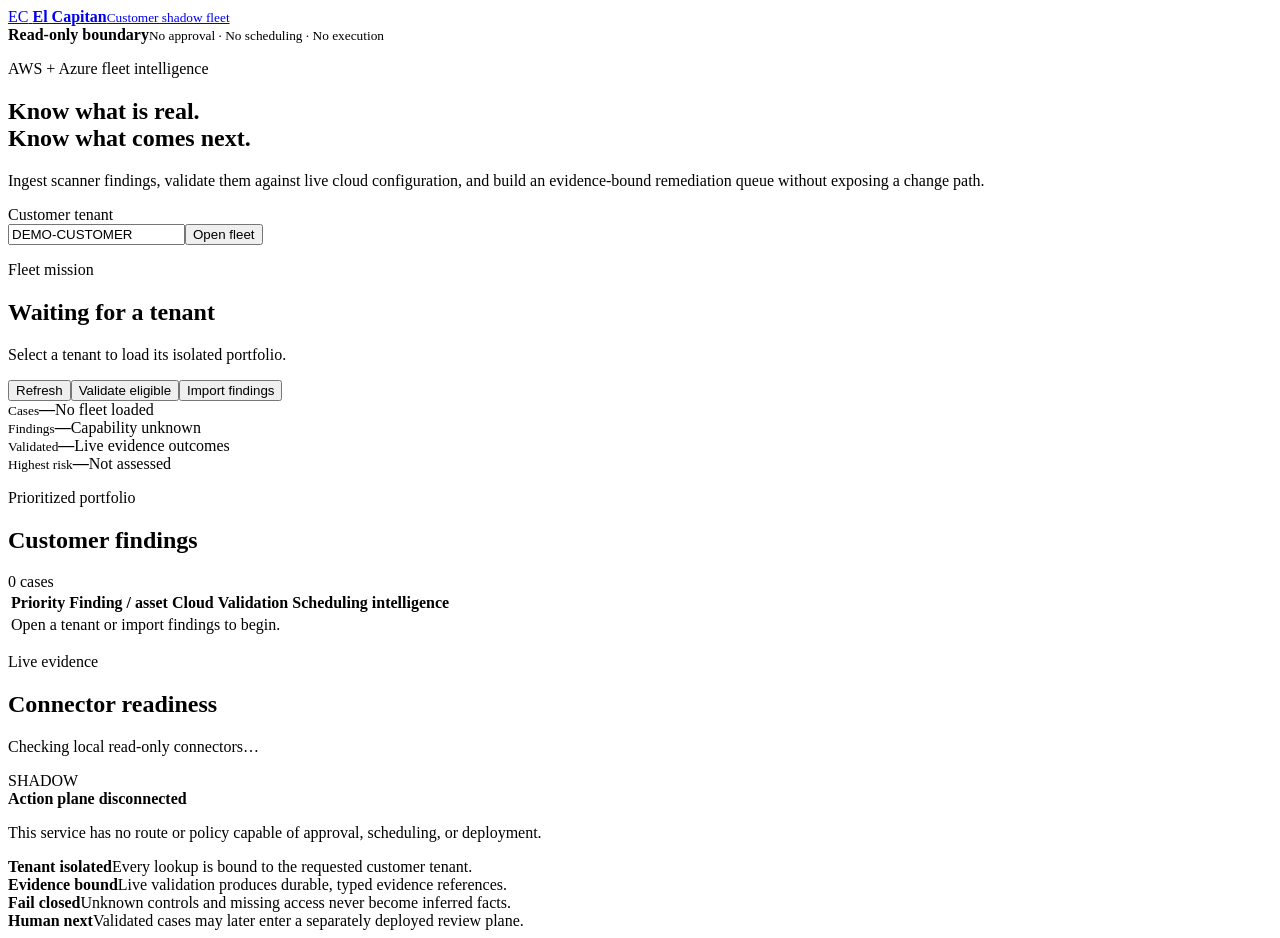
==== src/elcapitan/shadow_web_assets/index.html @ 4272c368 "feat: add authenticated AWS Azure shadow fleet" ====
<!doctype html>
<html lang="en">
<head>
  <meta charset="utf-8">
  <meta name="viewport" content="width=device-width, initial-scale=1">
  <meta name="description" content="El Capitan read-only cloud remediation fleet">
  <title>El Capitan · Shadow Fleet</title>
  <link rel="stylesheet" href="/fleet.css">
</head>
<body>
  <header class="topbar">
    <a class="brand" href="/">
      <span class="brand-mark">EC</span>
      <span><strong>El Capitan</strong><small>Customer shadow fleet</small></span>
    </a>
    <div class="boundary"><i></i><span><strong>Read-only boundary</strong><small>No approval · No scheduling · No execution</small></span></div>
  </header>

  <main>
    <section class="hero">
      <div>
        <p class="eyebrow">AWS + Azure fleet intelligence</p>
        <h1>Know what is real.<br>Know what comes next.</h1>
        <p class="lede">Ingest scanner findings, validate them against live cloud configuration, and build an evidence-bound remediation queue without exposing a change path.</p>
      </div>
      <div class="tenant-control">
        <label for="tenant">Customer tenant</label>
        <div><input id="tenant" maxlength="100" value="DEMO-CUSTOMER" autocomplete="off"><button class="primary" id="load-fleet">Open fleet</button></div>
      </div>
    </section>

    <section class="control-strip">
      <div><p class="section-label">Fleet mission</p><h2 id="mission">Waiting for a tenant</h2><p id="mission-detail">Select a tenant to load its isolated portfolio.</p></div>
      <div class="actions"><button class="ghost" id="refresh">Refresh</button><button class="ghost" id="validate-eligible">Validate eligible</button><button class="primary" id="open-intake">Import findings</button></div>
    </section>

    <section class="metrics" aria-label="Fleet metrics">
      <article><small>Cases</small><strong id="metric-cases">—</strong><span id="metric-states">No fleet loaded</span></article>
      <article><small>Findings</small><strong id="metric-findings">—</strong><span id="metric-supported">Capability unknown</span></article>
      <article><small>Validated</small><strong id="metric-validated">—</strong><span>Live evidence outcomes</span></article>
      <article><small>Highest risk</small><strong id="metric-risk">—</strong><span id="metric-urgency">Not assessed</span></article>
    </section>

    <div class="workspace">
      <section class="card fleet-card">
        <div class="card-heading">
          <div><p class="section-label">Prioritized portfolio</p><h2>Customer findings</h2></div>
          <span class="record-count" id="case-count">0 cases</span>
        </div>
        <div class="table-wrap">
          <table>
            <thead><tr><th>Priority</th><th>Finding / asset</th><th>Cloud</th><th>Validation</th><th>Scheduling intelligence</th><th></th></tr></thead>
            <tbody id="fleet-body"><tr><td colspan="6" class="empty">Open a tenant or import findings to begin.</td></tr></tbody>
          </table>
        </div>
      </section>

      <aside class="card connector-card">
        <div class="card-heading"><div><p class="section-label">Live evidence</p><h2>Connector readiness</h2></div></div>
        <div id="connectors" class="connectors"><p class="empty compact">Checking local read-only connectors…</p></div>
        <div class="guardrail">
          <span>SHADOW</span>
          <div><strong>Action plane disconnected</strong><p>This service has no route or policy capable of approval, scheduling, or deployment.</p></div>
        </div>
      </aside>
    </div>

    <section class="trust-strip">
      <div><strong>Tenant isolated</strong><span>Every lookup is bound to the requested customer tenant.</span></div>
      <div><strong>Evidence bound</strong><span>Live validation produces durable, typed evidence references.</span></div>
      <div><strong>Fail closed</strong><span>Unknown controls and missing access never become inferred facts.</span></div>
      <div><strong>Human next</strong><span>Validated cases may later enter a separately deployed review plane.</span></div>
    </section>
  </main>

  <dialog id="intake-dialog">
    <form id="intake-form">
      <button type="button" class="dialog-close" data-close="intake-dialog" aria-label="Close">×</button>
      <p class="section-label">Finding intake</p>
      <h2>Import AWS or Azure findings</h2>
      <p>Paste OCSF, AWS Security Hub ASFF, an array of findings, or a Security Hub response containing <code>Findings</code>. Provider scope, resource identity, normalization, schema, and priority inputs are checked for the entire batch before anything is written.</p>
      <label class="upload-zone" for="finding-file"><strong>Choose a JSON export</strong><span id="file-label">or paste findings below · maximum 10 MiB / 1,000 findings</span><input id="finding-file" type="file" accept=".json,application/json"></label>
      <label>Finding JSON<textarea id="finding-json" required spellcheck="false" placeholder='[{"class_uid":2004,...}]'></textarea></label>
      <div class="form-grid">
        <label>Asset criticality <input id="asset-criticality" type="number" min="0" max="1" step="0.05" value="0.5"></label>
        <label>Exploit probability <input id="exploit-probability" type="number" min="0" max="1" step="0.05" value="0"></label>
        <label>Service IDs <input id="service-ids" placeholder="payments, identity"></label>
        <label class="check"><input id="reachable" type="checkbox"> Reachable vulnerable path</label>
      </div>
      <div class="dialog-actions"><button type="button" class="ghost" id="load-sample">Load safe sample</button><button class="primary" type="submit">Ingest into shadow fleet</button></div>
    </form>
  </dialog>

  <dialog id="detail-dialog" class="detail-dialog">
    <button type="button" class="dialog-close" data-close="detail-dialog" aria-label="Close">×</button>
    <p class="section-label">Case evidence</p>
    <div id="detail-content"></div>
  </dialog>

  <div class="toast" id="toast" role="status" aria-live="polite"></div>
  <script src="/fleet.js" defer></script>
</body>
</html>
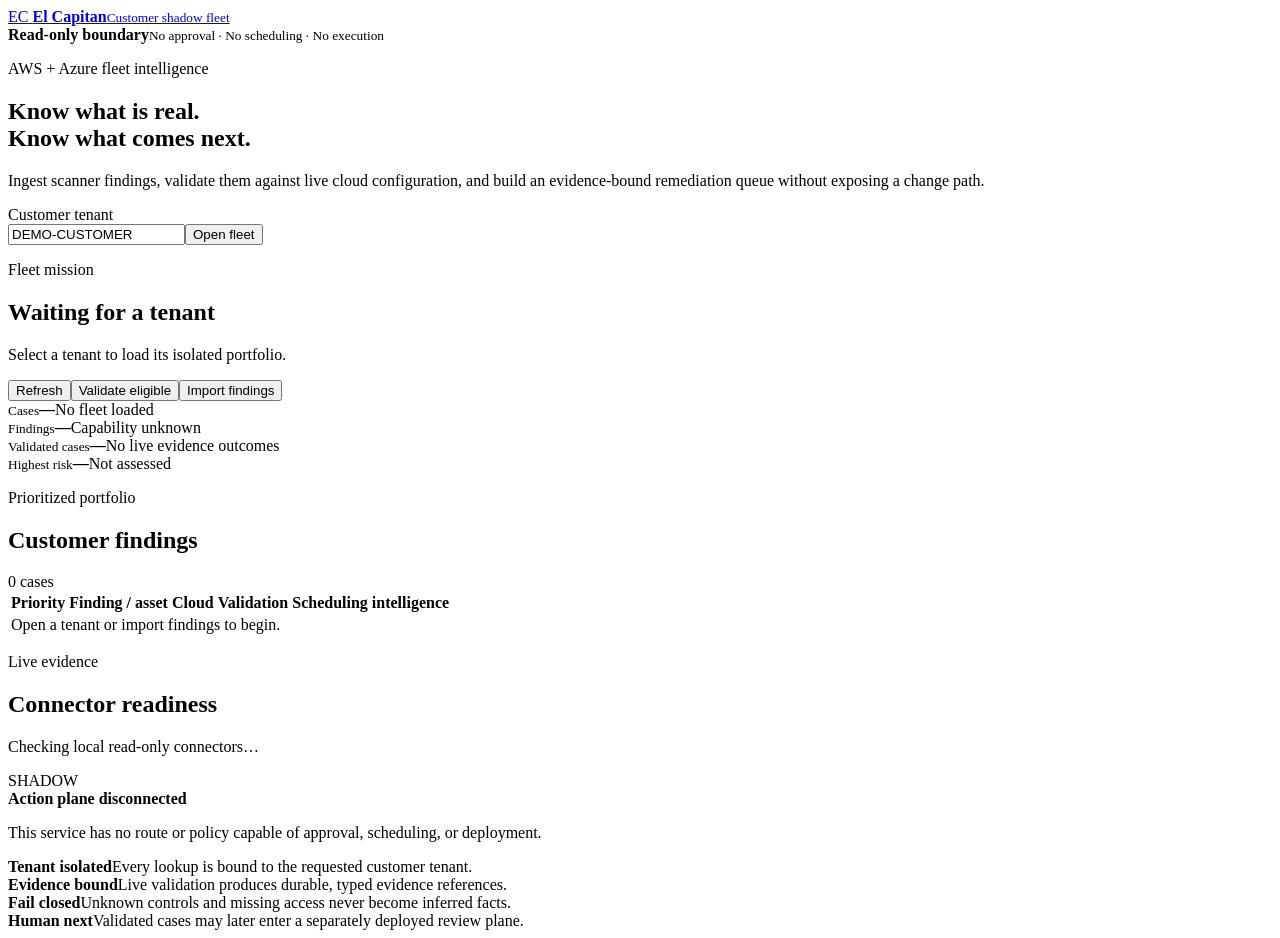
==== commit 983398df: "fix: clarify fleet validation states" ====
--- a/src/elcapitan/shadow_web_assets/index.html
+++ b/src/elcapitan/shadow_web_assets/index.html
@@ -37,7 +37,7 @@
     <section class="metrics" aria-label="Fleet metrics">
       <article><small>Cases</small><strong id="metric-cases">—</strong><span id="metric-states">No fleet loaded</span></article>
       <article><small>Findings</small><strong id="metric-findings">—</strong><span id="metric-supported">Capability unknown</span></article>
-      <article><small>Validated</small><strong id="metric-validated">—</strong><span>Live evidence outcomes</span></article>
+      <article><small>Validated cases</small><strong id="metric-validated">—</strong><span id="metric-validation-detail">No live evidence outcomes</span></article>
       <article><small>Highest risk</small><strong id="metric-risk">—</strong><span id="metric-urgency">Not assessed</span></article>
     </section>
 
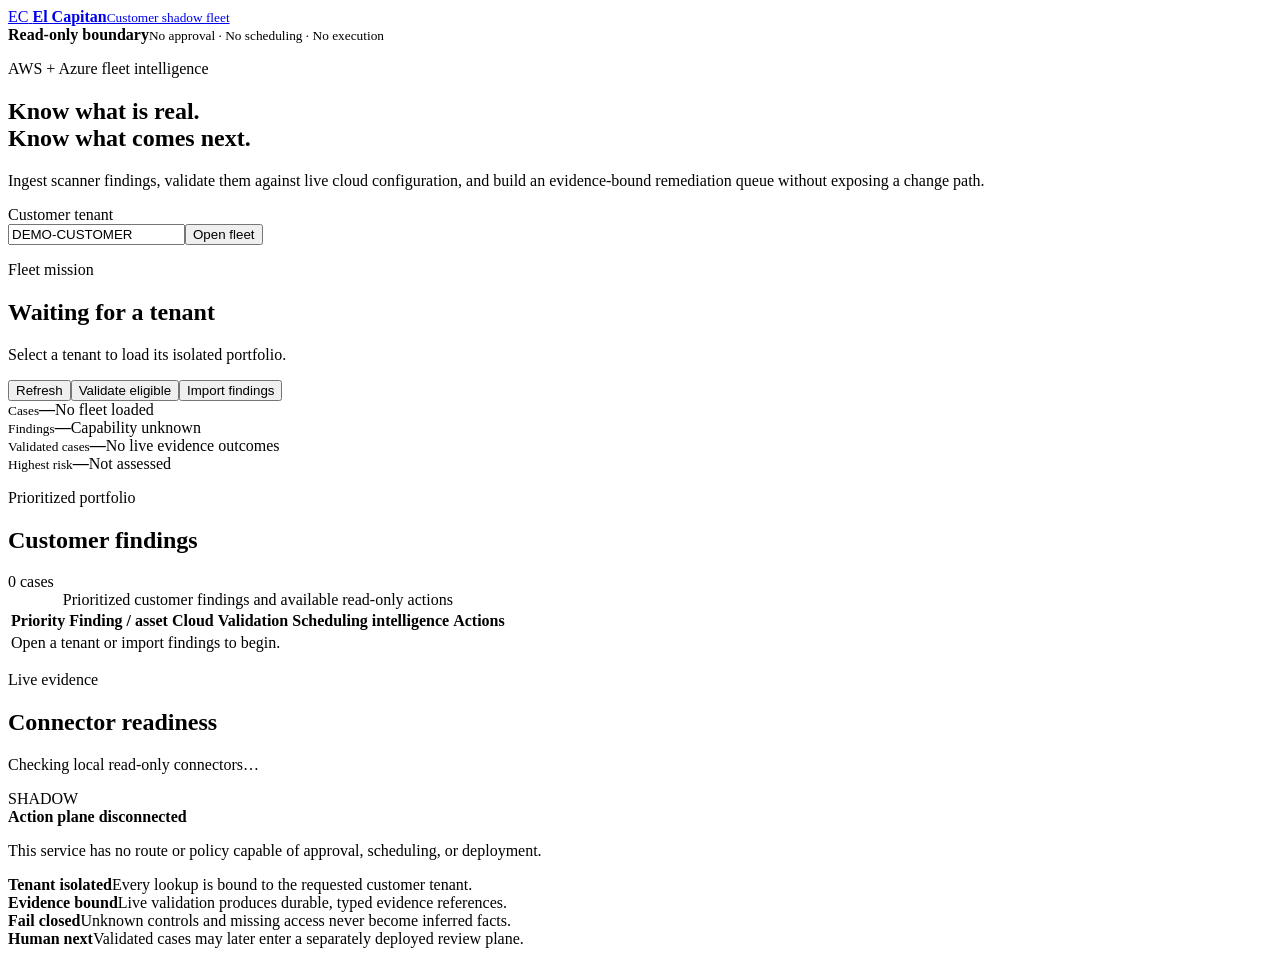
==== commit 76bd802d: "chore(release): verify UI and harden runtime gates" ====
--- a/src/elcapitan/shadow_web_assets/index.html
+++ b/src/elcapitan/shadow_web_assets/index.html
@@ -25,13 +25,13 @@
       </div>
       <div class="tenant-control">
         <label for="tenant">Customer tenant</label>
-        <div><input id="tenant" maxlength="100" value="DEMO-CUSTOMER" autocomplete="off"><button class="primary" id="load-fleet">Open fleet</button></div>
+        <div><input id="tenant" maxlength="100" value="DEMO-CUSTOMER" autocomplete="off"><button type="button" class="primary" id="load-fleet">Open fleet</button></div>
       </div>
     </section>
 
     <section class="control-strip">
       <div><p class="section-label">Fleet mission</p><h2 id="mission">Waiting for a tenant</h2><p id="mission-detail">Select a tenant to load its isolated portfolio.</p></div>
-      <div class="actions"><button class="ghost" id="refresh">Refresh</button><button class="ghost" id="validate-eligible">Validate eligible</button><button class="primary" id="open-intake">Import findings</button></div>
+      <div class="actions"><button type="button" class="ghost" id="refresh">Refresh</button><button type="button" class="ghost" id="validate-eligible">Validate eligible</button><button type="button" class="primary" id="open-intake">Import findings</button></div>
     </section>
 
     <section class="metrics" aria-label="Fleet metrics">
@@ -49,7 +49,8 @@
         </div>
         <div class="table-wrap">
           <table>
-            <thead><tr><th>Priority</th><th>Finding / asset</th><th>Cloud</th><th>Validation</th><th>Scheduling intelligence</th><th></th></tr></thead>
+            <caption class="sr-only">Prioritized customer findings and available read-only actions</caption>
+            <thead><tr><th scope="col">Priority</th><th scope="col">Finding / asset</th><th scope="col">Cloud</th><th scope="col">Validation</th><th scope="col">Scheduling intelligence</th><th scope="col"><span class="sr-only">Actions</span></th></tr></thead>
             <tbody id="fleet-body"><tr><td colspan="6" class="empty">Open a tenant or import findings to begin.</td></tr></tbody>
           </table>
         </div>
@@ -73,12 +74,12 @@
     </section>
   </main>
 
-  <dialog id="intake-dialog">
+  <dialog id="intake-dialog" aria-labelledby="intake-title" aria-describedby="intake-description">
     <form id="intake-form">
       <button type="button" class="dialog-close" data-close="intake-dialog" aria-label="Close">×</button>
       <p class="section-label">Finding intake</p>
-      <h2>Import AWS or Azure findings</h2>
-      <p>Paste OCSF, AWS Security Hub ASFF, an array of findings, or a Security Hub response containing <code>Findings</code>. Provider scope, resource identity, normalization, schema, and priority inputs are checked for the entire batch before anything is written.</p>
+      <h2 id="intake-title">Import AWS or Azure findings</h2>
+      <p id="intake-description">Paste OCSF, AWS Security Hub ASFF, an array of findings, or a Security Hub response containing <code>Findings</code>. Provider scope, resource identity, normalization, schema, and priority inputs are checked for the entire batch before anything is written.</p>
       <label class="upload-zone" for="finding-file"><strong>Choose a JSON export</strong><span id="file-label">or paste findings below · maximum 10 MiB / 1,000 findings</span><input id="finding-file" type="file" accept=".json,application/json"></label>
       <label>Finding JSON<textarea id="finding-json" required spellcheck="false" placeholder='[{"class_uid":2004,...}]'></textarea></label>
       <div class="form-grid">
@@ -91,7 +92,7 @@
     </form>
   </dialog>
 
-  <dialog id="detail-dialog" class="detail-dialog">
+  <dialog id="detail-dialog" class="detail-dialog" aria-labelledby="detail-title">
     <button type="button" class="dialog-close" data-close="detail-dialog" aria-label="Close">×</button>
     <p class="section-label">Case evidence</p>
     <div id="detail-content"></div>
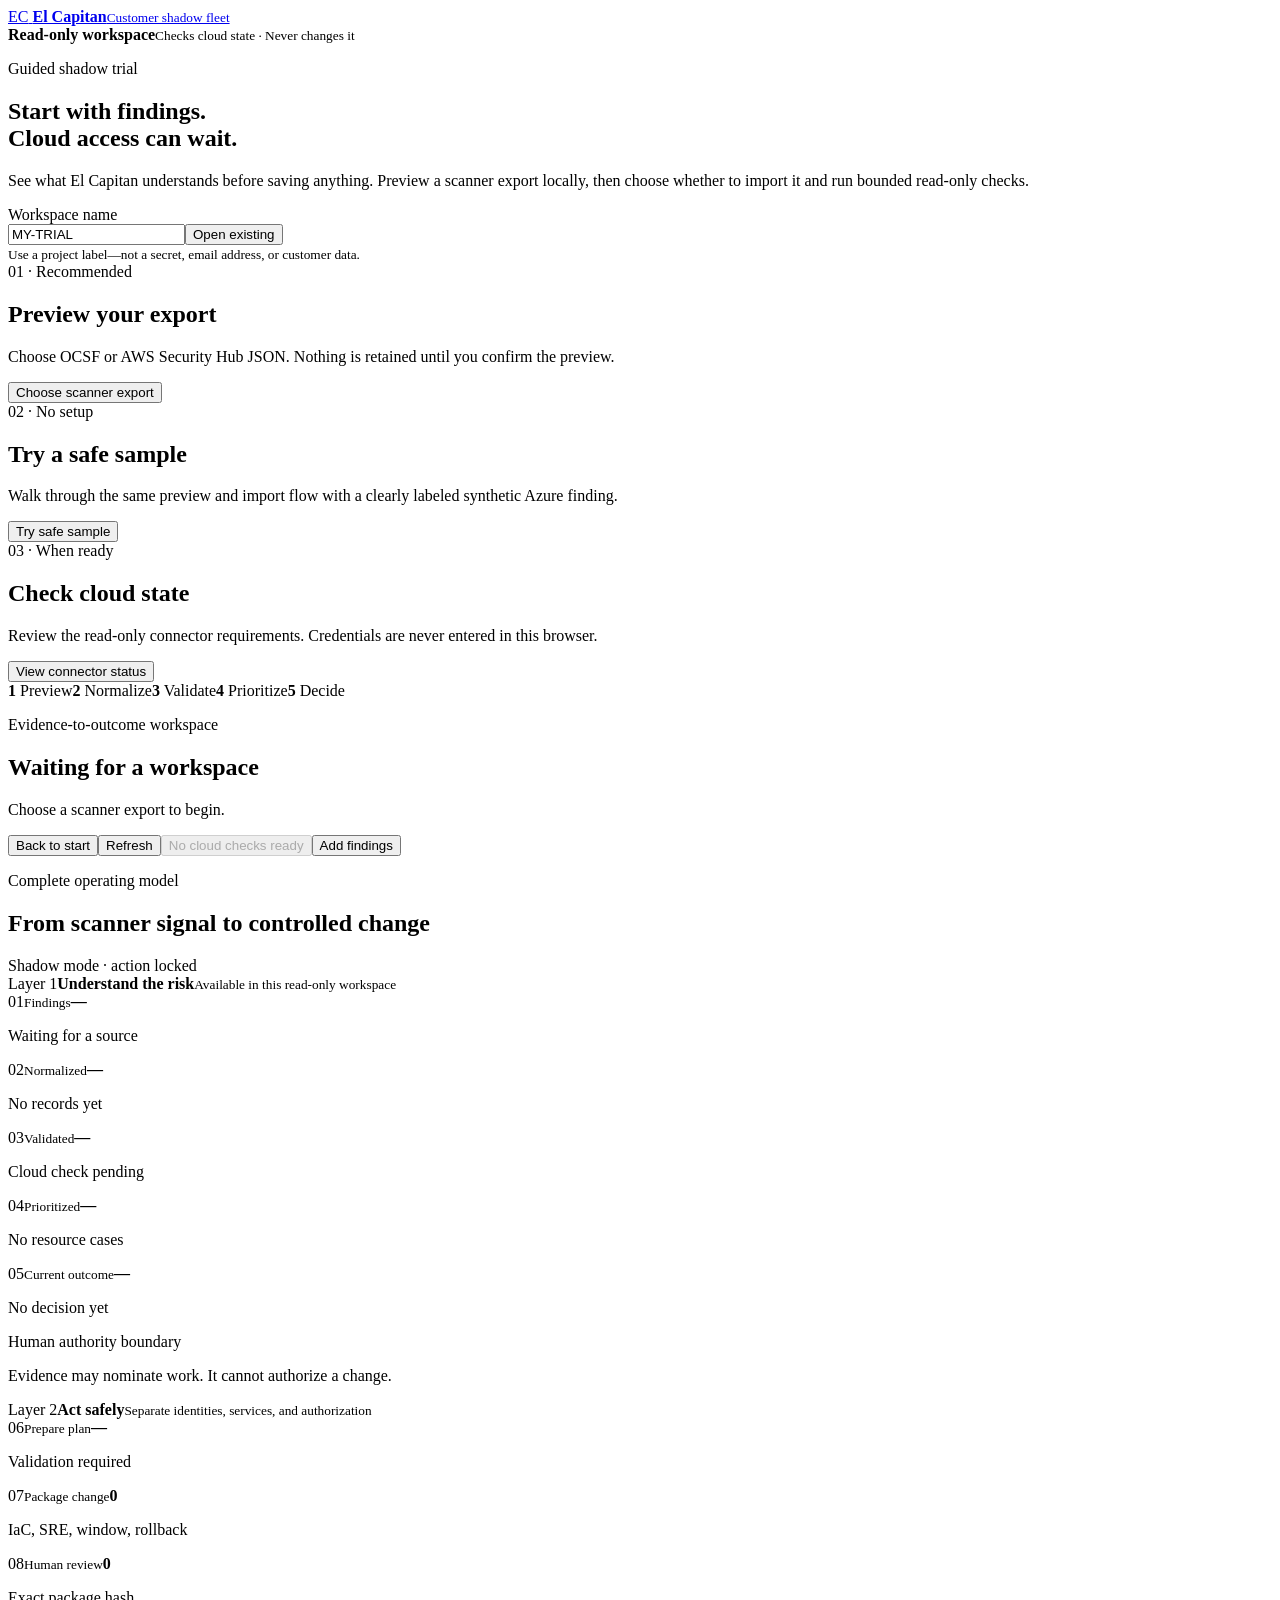
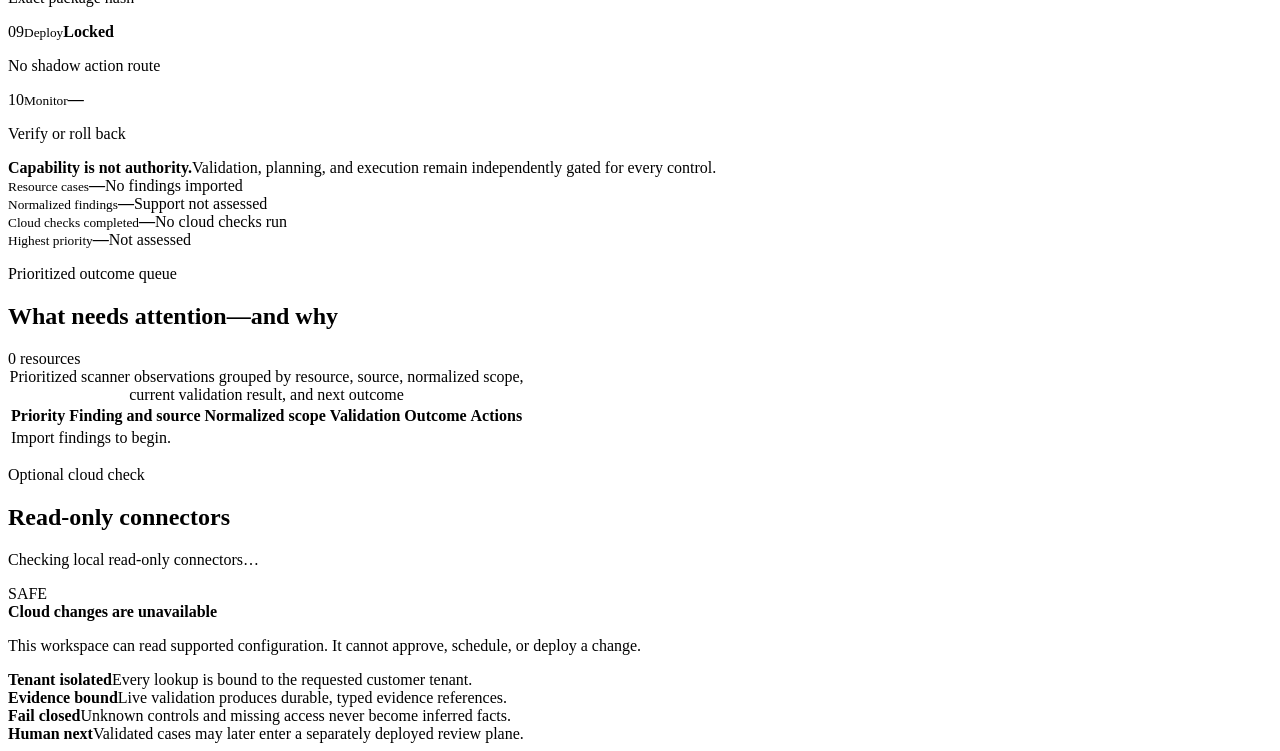
==== commit f21a51e9: "feat(shadow): add guided evidence-to-outcome trial" ====
--- a/src/elcapitan/shadow_web_assets/index.html
+++ b/src/elcapitan/shadow_web_assets/index.html
@@ -13,55 +13,91 @@
       <span class="brand-mark">EC</span>
       <span><strong>El Capitan</strong><small>Customer shadow fleet</small></span>
     </a>
-    <div class="boundary"><i></i><span><strong>Read-only boundary</strong><small>No approval · No scheduling · No execution</small></span></div>
+    <div class="boundary"><i></i><span><strong>Read-only workspace</strong><small>Checks cloud state · Never changes it</small></span></div>
   </header>
 
   <main>
-    <section class="hero">
-      <div>
-        <p class="eyebrow">AWS + Azure fleet intelligence</p>
-        <h1>Know what is real.<br>Know what comes next.</h1>
-        <p class="lede">Ingest scanner findings, validate them against live cloud configuration, and build an evidence-bound remediation queue without exposing a change path.</p>
+    <section class="onboarding" id="welcome-panel">
+      <div class="welcome-copy">
+        <p class="eyebrow">Guided shadow trial</p>
+        <h1>Start with findings.<br>Cloud access can wait.</h1>
+        <p class="lede">See what El Capitan understands before saving anything. Preview a scanner export locally, then choose whether to import it and run bounded read-only checks.</p>
+        <div class="tenant-control">
+          <label for="tenant">Workspace name</label>
+          <div><input id="tenant" maxlength="100" value="MY-TRIAL" autocomplete="off" aria-describedby="workspace-help"><button type="button" class="ghost" id="load-fleet">Open existing</button></div>
+          <small id="workspace-help">Use a project label—not a secret, email address, or customer data.</small>
+        </div>
       </div>
-      <div class="tenant-control">
-        <label for="tenant">Customer tenant</label>
-        <div><input id="tenant" maxlength="100" value="DEMO-CUSTOMER" autocomplete="off"><button type="button" class="primary" id="load-fleet">Open fleet</button></div>
+      <div class="start-paths" aria-label="Ways to begin">
+        <article class="start-card featured"><span>01 · Recommended</span><h2>Preview your export</h2><p>Choose OCSF or AWS Security Hub JSON. Nothing is retained until you confirm the preview.</p><button type="button" class="primary" id="start-upload">Choose scanner export</button></article>
+        <article class="start-card"><span>02 · No setup</span><h2>Try a safe sample</h2><p>Walk through the same preview and import flow with a clearly labeled synthetic Azure finding.</p><button type="button" class="ghost" id="start-sample">Try safe sample</button></article>
+        <article class="start-card"><span>03 · When ready</span><h2>Check cloud state</h2><p>Review the read-only connector requirements. Credentials are never entered in this browser.</p><button type="button" class="ghost" id="view-connectors">View connector status</button></article>
       </div>
+      <div class="journey" aria-label="Trial steps"><span><b>1</b> Preview</span><i></i><span><b>2</b> Normalize</span><i></i><span><b>3</b> Validate</span><i></i><span><b>4</b> Prioritize</span><i></i><span><b>5</b> Decide</span></div>
     </section>
 
-    <section class="control-strip">
-      <div><p class="section-label">Fleet mission</p><h2 id="mission">Waiting for a tenant</h2><p id="mission-detail">Select a tenant to load its isolated portfolio.</p></div>
-      <div class="actions"><button type="button" class="ghost" id="refresh">Refresh</button><button type="button" class="ghost" id="validate-eligible">Validate eligible</button><button type="button" class="primary" id="open-intake">Import findings</button></div>
+    <section class="control-strip hidden" id="fleet-controls">
+      <div><p class="section-label">Evidence-to-outcome workspace</p><h2 id="mission">Waiting for a workspace</h2><p id="mission-detail">Choose a scanner export to begin.</p></div>
+      <div class="actions"><button type="button" class="ghost" id="switch-workspace">Back to start</button><button type="button" class="ghost" id="refresh">Refresh</button><button type="button" class="ghost" id="validate-eligible" disabled>No cloud checks ready</button><button type="button" class="primary" id="open-intake">Add findings</button></div>
     </section>
 
-    <section class="metrics" aria-label="Fleet metrics">
-      <article><small>Cases</small><strong id="metric-cases">—</strong><span id="metric-states">No fleet loaded</span></article>
-      <article><small>Findings</small><strong id="metric-findings">—</strong><span id="metric-supported">Capability unknown</span></article>
-      <article><small>Validated cases</small><strong id="metric-validated">—</strong><span id="metric-validation-detail">No live evidence outcomes</span></article>
-      <article><small>Highest risk</small><strong id="metric-risk">—</strong><span id="metric-urgency">Not assessed</span></article>
+    <section class="lifecycle-board hidden" id="lifecycle-board" aria-labelledby="lifecycle-title">
+      <header class="lifecycle-heading">
+        <div><p class="section-label">Complete operating model</p><h2 id="lifecycle-title">From scanner signal to controlled change</h2></div>
+        <span class="mode-pill">Shadow mode · action locked</span>
+      </header>
+      <div class="lifecycle-layer">
+        <div class="layer-label"><span>Layer 1</span><strong>Understand the risk</strong><small>Available in this read-only workspace</small></div>
+        <div class="stage-track" id="evidence-stages">
+          <article class="stage complete"><span class="stage-index">01</span><small>Findings</small><strong id="stage-findings-value">—</strong><p id="stage-findings-detail">Waiting for a source</p></article>
+          <article class="stage complete"><span class="stage-index">02</span><small>Normalized</small><strong id="stage-normalized-value">—</strong><p id="stage-normalized-detail">No records yet</p></article>
+          <article class="stage current"><span class="stage-index">03</span><small>Validated</small><strong id="stage-validated-value">—</strong><p id="stage-validated-detail">Cloud check pending</p></article>
+          <article class="stage complete"><span class="stage-index">04</span><small>Prioritized</small><strong id="stage-prioritized-value">—</strong><p id="stage-prioritized-detail">No resource cases</p></article>
+          <article class="stage outcome"><span class="stage-index">05</span><small>Current outcome</small><strong id="stage-outcome-value">—</strong><p id="stage-outcome-detail">No decision yet</p></article>
+        </div>
+      </div>
+      <div class="authority-gate"><span>Human authority boundary</span><p>Evidence may nominate work. It cannot authorize a change.</p></div>
+      <div class="lifecycle-layer action-layer">
+        <div class="layer-label"><span>Layer 2</span><strong>Act safely</strong><small>Separate identities, services, and authorization</small></div>
+        <div class="stage-track action-track" id="action-stages">
+          <article class="stage locked"><span class="stage-index">06</span><small>Prepare plan</small><strong id="stage-plan-value">—</strong><p id="stage-plan-detail">Validation required</p></article>
+          <article class="stage locked"><span class="stage-index">07</span><small>Package change</small><strong id="stage-package-value">0</strong><p>IaC, SRE, window, rollback</p></article>
+          <article class="stage human"><span class="stage-index">08</span><small>Human review</small><strong id="stage-review-value">0</strong><p>Exact package hash</p></article>
+          <article class="stage locked"><span class="stage-index">09</span><small>Deploy</small><strong id="stage-deploy-value">Locked</strong><p id="stage-deploy-detail">No shadow action route</p></article>
+          <article class="stage locked"><span class="stage-index">10</span><small>Monitor</small><strong id="stage-monitor-value">—</strong><p>Verify or roll back</p></article>
+        </div>
+      </div>
+      <footer class="lifecycle-foot"><strong>Capability is not authority.</strong><span id="lifecycle-foot-detail">Validation, planning, and execution remain independently gated for every control.</span></footer>
+    </section>
+
+    <section class="metrics hidden" id="fleet-metrics" aria-label="Results summary">
+      <article><small>Resource cases</small><strong id="metric-cases">—</strong><span id="metric-states">No findings imported</span></article>
+      <article><small>Normalized findings</small><strong id="metric-findings">—</strong><span id="metric-supported">Support not assessed</span></article>
+      <article><small>Cloud checks completed</small><strong id="metric-validated">—</strong><span id="metric-validation-detail">No cloud checks run</span></article>
+      <article><small>Highest priority</small><strong id="metric-risk">—</strong><span id="metric-urgency">Not assessed</span></article>
     </section>
 
     <div class="workspace">
-      <section class="card fleet-card">
+      <section class="card fleet-card hidden" id="fleet-card">
         <div class="card-heading">
-          <div><p class="section-label">Prioritized portfolio</p><h2>Customer findings</h2></div>
-          <span class="record-count" id="case-count">0 cases</span>
+          <div><p class="section-label">Prioritized outcome queue</p><h2>What needs attention—and why</h2></div>
+          <span class="record-count" id="case-count">0 resources</span>
         </div>
         <div class="table-wrap">
           <table>
-            <caption class="sr-only">Prioritized customer findings and available read-only actions</caption>
-            <thead><tr><th scope="col">Priority</th><th scope="col">Finding / asset</th><th scope="col">Cloud</th><th scope="col">Validation</th><th scope="col">Scheduling intelligence</th><th scope="col"><span class="sr-only">Actions</span></th></tr></thead>
-            <tbody id="fleet-body"><tr><td colspan="6" class="empty">Open a tenant or import findings to begin.</td></tr></tbody>
+            <caption class="sr-only">Prioritized scanner observations grouped by resource, source, normalized scope, current validation result, and next outcome</caption>
+            <thead><tr><th scope="col">Priority</th><th scope="col">Finding and source</th><th scope="col">Normalized scope</th><th scope="col">Validation</th><th scope="col">Outcome</th><th scope="col"><span class="sr-only">Actions</span></th></tr></thead>
+            <tbody id="fleet-body"><tr><td colspan="6" class="empty">Import findings to begin.</td></tr></tbody>
           </table>
         </div>
       </section>
 
-      <aside class="card connector-card">
-        <div class="card-heading"><div><p class="section-label">Live evidence</p><h2>Connector readiness</h2></div></div>
+      <aside class="card connector-card" id="connector-card">
+        <div class="card-heading"><div><p class="section-label">Optional cloud check</p><h2>Read-only connectors</h2></div></div>
         <div id="connectors" class="connectors"><p class="empty compact">Checking local read-only connectors…</p></div>
         <div class="guardrail">
-          <span>SHADOW</span>
-          <div><strong>Action plane disconnected</strong><p>This service has no route or policy capable of approval, scheduling, or deployment.</p></div>
+          <span>SAFE</span>
+          <div><strong>Cloud changes are unavailable</strong><p>This workspace can read supported configuration. It cannot approve, schedule, or deploy a change.</p></div>
         </div>
       </aside>
     </div>
@@ -79,16 +115,19 @@
       <button type="button" class="dialog-close" data-close="intake-dialog" aria-label="Close">×</button>
       <p class="section-label">Finding intake</p>
       <h2 id="intake-title">Import AWS or Azure findings</h2>
-      <p id="intake-description">Paste OCSF, AWS Security Hub ASFF, an array of findings, or a Security Hub response containing <code>Findings</code>. Provider scope, resource identity, normalization, schema, and priority inputs are checked for the entire batch before anything is written.</p>
-      <label class="upload-zone" for="finding-file"><strong>Choose a JSON export</strong><span id="file-label">or paste findings below · maximum 10 MiB / 1,000 findings</span><input id="finding-file" type="file" accept=".json,application/json"></label>
-      <label>Finding JSON<textarea id="finding-json" required spellcheck="false" placeholder='[{"class_uid":2004,...}]'></textarea></label>
-      <div class="form-grid">
-        <label>Asset criticality <input id="asset-criticality" type="number" min="0" max="1" step="0.05" value="0.5"></label>
-        <label>Exploit probability <input id="exploit-probability" type="number" min="0" max="1" step="0.05" value="0"></label>
-        <label>Service IDs <input id="service-ids" placeholder="payments, identity"></label>
-        <label class="check"><input id="reachable" type="checkbox"> Reachable vulnerable path</label>
-      </div>
-      <div class="dialog-actions"><button type="button" class="ghost" id="load-sample">Load safe sample</button><button class="primary" type="submit">Ingest into shadow fleet</button></div>
+      <p id="intake-description">Choose an OCSF or AWS Security Hub JSON export. El Capitan checks the entire batch and shows exactly what it understands before anything is retained.</p>
+      <label class="upload-zone" for="finding-file"><strong>Choose a scanner export</strong><span id="file-label">JSON only · maximum 10 MiB / 1,000 findings</span><input id="finding-file" type="file" accept=".json,application/json"></label>
+      <details class="paste-input"><summary>Or paste finding JSON</summary><label>Finding JSON<textarea id="finding-json" required spellcheck="false" placeholder='[{"class_uid":2004,...}]'></textarea></label></details>
+      <details class="asset-context-input"><summary>Add per-resource asset context <span id="asset-context-status">Optional</span></summary><p>Attach owner, environment, criticality, and observed exposure by exact resource ID. The preview shows every match and gap.</p><label class="upload-zone compact" for="asset-file"><strong>Choose an asset context manifest</strong><span id="asset-file-label">JSON array or {"assets": [...]}</span><input id="asset-file" type="file" accept=".json,application/json"></label><label>Or paste asset context JSON<textarea id="asset-json" spellcheck="false" placeholder='[{"resource_uid":"/subscriptions/...","environment":"production",...}]'></textarea></label></details>
+      <div class="preview-boundary"><span>PREVIEW</span><p><strong>No data saved</strong>No cloud or model request is made while reviewing this import.</p></div>
+      <section class="import-preview hidden" id="import-preview" aria-live="polite"></section>
+      <div class="dialog-actions"><button type="button" class="ghost" id="load-sample">Use safe sample</button><button type="button" class="primary" id="preview-intake">Review import</button><button class="primary hidden" type="submit" id="confirm-intake">Import findings</button></div>
+      <details class="advanced-context"><summary>Fallback finding context</summary><p>These values apply only where no per-resource asset row is matched. Unknown asset criticality remains zero.</p><div class="form-grid">
+          <label>Fallback asset criticality <input id="asset-criticality" type="number" min="0" max="1" step="0.05" value="0"></label>
+          <label>Exploit probability <input id="exploit-probability" type="number" min="0" max="1" step="0.05" value="0"></label>
+          <label>Service IDs <input id="service-ids" placeholder="payments, identity"></label>
+          <label class="check"><input id="reachable" type="checkbox"> Reachable vulnerable path</label>
+      </div></details>
     </form>
   </dialog>
 
